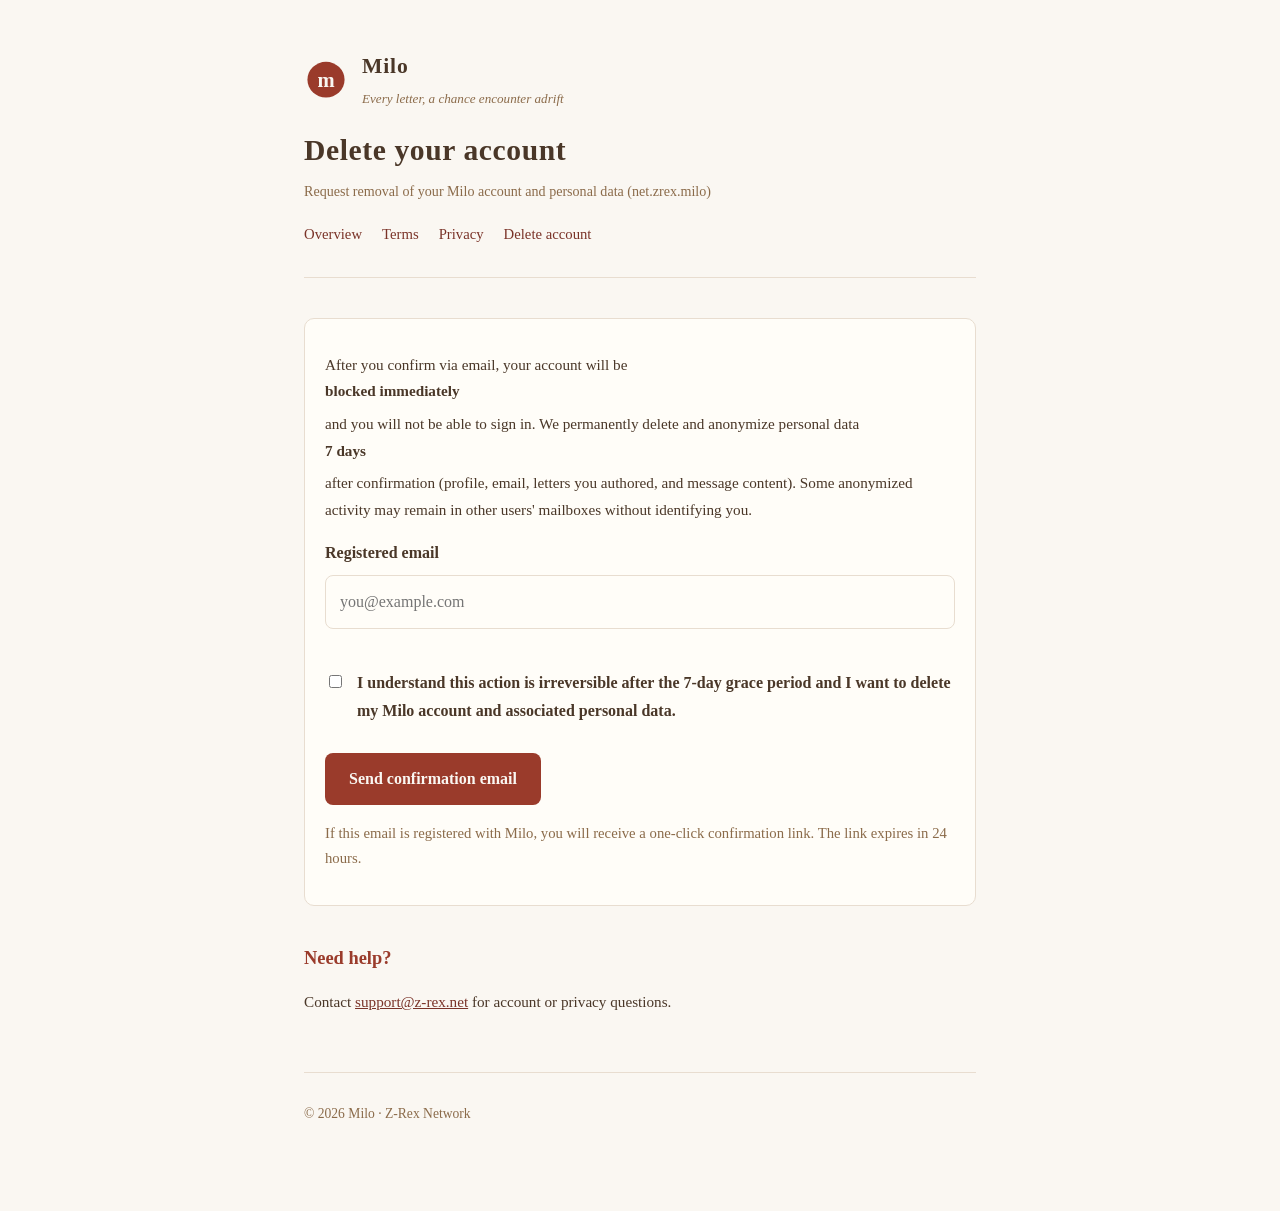
==== delete-account/index.html @ 4336e167 "add delete account" ====
<!DOCTYPE html>
<html lang="en">
<head>
  <meta charset="UTF-8">
  <meta name="viewport" content="width=device-width, initial-scale=1.0">
  <meta name="description" content="Request deletion of your Milo account and associated data">
  <title>Milo · Delete Account</title>
  <link rel="stylesheet" href="../styles.css">
  <style>
    .form-card label{display:block;margin-bottom:8px;font-weight:600;}
    .form-card input[type=email]{width:100%;padding:12px 14px;border:1px solid var(--border);border-radius:8px;font:inherit;background:var(--paper-elevated);color:var(--ink);margin-bottom:20px;}
    .agree-row{display:flex;gap:12px;align-items:flex-start;margin:20px 0;}
    .agree-row input{margin-top:6px;}
    .btn{display:inline-block;padding:12px 24px;background:var(--accent);color:#faf7f2;border:none;border-radius:8px;font:inherit;font-weight:600;cursor:pointer;}
    .btn:disabled{opacity:.5;cursor:not-allowed;}
    .notice{font-size:.92rem;color:var(--ink-muted);margin-top:16px;}
    .status{margin-top:20px;padding:14px 16px;border-radius:8px;display:none;}
    .status.ok{display:block;background:#eef5ee;color:#2d5a2d;border:1px solid #c8dcc8;}
    .status.err{display:block;background:#faf0ee;color:#7a3328;border:1px solid #e8cfc8;}
  </style>
</head>
<body>
  <div class="wrap">
    <header>
      <a class="brand" href="../">
        <svg class="brand-mark" viewBox="0 0 32 32" xmlns="http://www.w3.org/2000/svg" aria-hidden="true">
          <ellipse cx="16" cy="16.5" rx="13.5" ry="13" fill="#9a3b2b"/>
          <text x="16" y="21.5" text-anchor="middle" fill="#f9f7f2" font-family="Georgia, 'Times New Roman', serif" font-size="15" font-weight="600">m</text>
        </svg>
        <span>
          <span class="brand-name">Milo</span>
          <span class="brand-tagline">Every letter, a chance encounter adrift</span>
        </span>
      </a>
      <h1>Delete your account</h1>
      <p class="meta">Request removal of your Milo account and personal data (net.zrex.milo)</p>
      <nav class="legal-nav" aria-label="Legal navigation">
        <a href="../">Overview</a>
        <a href="../terms.html">Terms</a>
        <a href="../privacy.html">Privacy</a>
        <a href="./">Delete account</a>
      </nav>
    </header>

    <main>
      <div class="card form-card">
        <p>After you confirm via email, your account will be <strong>blocked immediately</strong> and you will not be able to sign in. We permanently delete and anonymize personal data <strong>7 days</strong> after confirmation (profile, email, letters you authored, and message content). Some anonymized activity may remain in other users' mailboxes without identifying you.</p>

        <form id="delete-form">
          <label for="email">Registered email</label>
          <input id="email" name="email" type="email" required autocomplete="email" placeholder="you@example.com">

          <div class="agree-row">
            <input id="agree" name="agree" type="checkbox" required>
            <label for="agree">I understand this action is irreversible after the 7-day grace period and I want to delete my Milo account and associated personal data.</label>
          </div>

          <button class="btn" type="submit" id="submit-btn">Send confirmation email</button>
        </form>

        <p class="notice">If this email is registered with Milo, you will receive a one-click confirmation link. The link expires in 24 hours.</p>
        <div id="status" class="status" role="status"></div>
      </div>

      <h2>Need help?</h2>
      <p>Contact <a href="mailto:support@z-rex.net">support@z-rex.net</a> for account or privacy questions.</p>
    </main>

    <footer>
      <p>© 2026 Milo · Z-Rex Network</p>
    </footer>
  </div>

  <script>
    const API_BASE = 'https://milo.z-rex.net/api/v1';
    const form = document.getElementById('delete-form');
    const statusEl = document.getElementById('status');
    const submitBtn = document.getElementById('submit-btn');

    function showStatus(msg, ok) {
      statusEl.textContent = msg;
      statusEl.className = 'status ' + (ok ? 'ok' : 'err');
    }

    form.addEventListener('submit', async (e) => {
      e.preventDefault();
      submitBtn.disabled = true;
      statusEl.className = 'status';
      try {
        const email = document.getElementById('email').value.trim();
        const agree = document.getElementById('agree').checked;
        const res = await fetch(API_BASE + '/account/deletion/request', {
          method: 'POST',
          headers: { 'Content-Type': 'application/json' },
          body: JSON.stringify({ email, agree, language: 'en' })
        });
        const data = await res.json().catch(() => ({}));
        if (!res.ok) {
          throw new Error(data.message || 'Request failed');
        }
        let msg = 'If this email is registered, a confirmation link has been sent. Please check your inbox.';
        if (data.data && data.data.debug_link) {
          msg += ' Debug link: ' + data.data.debug_link;
        }
        showStatus(msg, true);
      } catch (err) {
        showStatus(err.message || 'Something went wrong. Please try again later.', false);
      } finally {
        submitBtn.disabled = false;
      }
    });
  </script>
</body>
</html>
---- styles.css ----
:root {
  --paper: #faf7f2;
  --paper-elevated: #fffdf8;
  --ink: #4a3728;
  --ink-muted: #8b6b4a;
  --border: #e8ddd0;
  --accent: #9a3b2b;
  --link: #7a3328;
  --max-width: 720px;
}

*,
*::before,
*::after {
  box-sizing: border-box;
}

html {
  font-size: 16px;
  -webkit-text-size-adjust: 100%;
}

body {
  margin: 0;
  min-height: 100vh;
  font-family: Georgia, "Times New Roman", Times, serif;
  line-height: 1.75;
  color: var(--ink);
  background: var(--paper);
}

.wrap {
  max-width: var(--max-width);
  margin: 0 auto;
  padding: 48px 24px 80px;
}

header {
  margin-bottom: 40px;
  padding-bottom: 28px;
  border-bottom: 1px solid var(--border);
}

.brand {
  display: flex;
  align-items: center;
  gap: 14px;
  margin-bottom: 20px;
  text-decoration: none;
  color: inherit;
}

.brand-mark {
  width: 44px;
  height: 44px;
  flex-shrink: 0;
}

.brand-name {
  font-size: 1.35rem;
  font-weight: 600;
  letter-spacing: 0.04em;
}

.brand-tagline {
  display: block;
  font-size: 0.82rem;
  color: var(--ink-muted);
  font-style: italic;
  margin-top: 2px;
}

h1 {
  margin: 0 0 10px;
  font-size: 1.85rem;
  font-weight: 600;
  letter-spacing: 0.02em;
  line-height: 1.3;
}

.meta {
  margin: 0;
  font-size: 0.88rem;
  color: var(--ink-muted);
}

nav.legal-nav {
  display: flex;
  flex-wrap: wrap;
  gap: 12px 20px;
  margin-top: 18px;
  font-size: 0.92rem;
}

nav.legal-nav a {
  color: var(--link);
  text-decoration: none;
  border-bottom: 1px solid transparent;
}

nav.legal-nav a:hover,
nav.legal-nav a[aria-current="page"] {
  border-bottom-color: var(--link);
}

nav.legal-nav a[aria-current="page"] {
  font-weight: 600;
}

main h2 {
  margin: 36px 0 12px;
  font-size: 1.15rem;
  font-weight: 600;
  color: var(--accent);
}

main h3 {
  margin: 24px 0 8px;
  font-size: 1rem;
  font-weight: 600;
}

main p,
main li {
  font-size: 0.95rem;
}

main ul,
main ol {
  padding-left: 1.35em;
  margin: 0.6em 0 1em;
}

main li + li {
  margin-top: 0.35em;
}

a {
  color: var(--link);
}

.card {
  background: var(--paper-elevated);
  border: 1px solid var(--border);
  border-radius: 10px;
  padding: 18px 20px;
  margin: 1.2em 0;
}

.card strong {
  display: block;
  margin-bottom: 6px;
}

footer {
  margin-top: 56px;
  padding-top: 24px;
  border-top: 1px solid var(--border);
  font-size: 0.85rem;
  color: var(--ink-muted);
}

footer p {
  margin: 0.4em 0;
}

@media (max-width: 600px) {
  .wrap {
    padding: 32px 18px 64px;
  }

  h1 {
    font-size: 1.55rem;
  }
}

@media (prefers-color-scheme: dark) {
  :root {
    --paper: #1a1612;
    --paper-elevated: #221c18;
    --ink: #f0e8dc;
    --ink-muted: #a89888;
    --border: #3d342c;
    --accent: #d4846e;
    --link: #e8a090;
  }
}
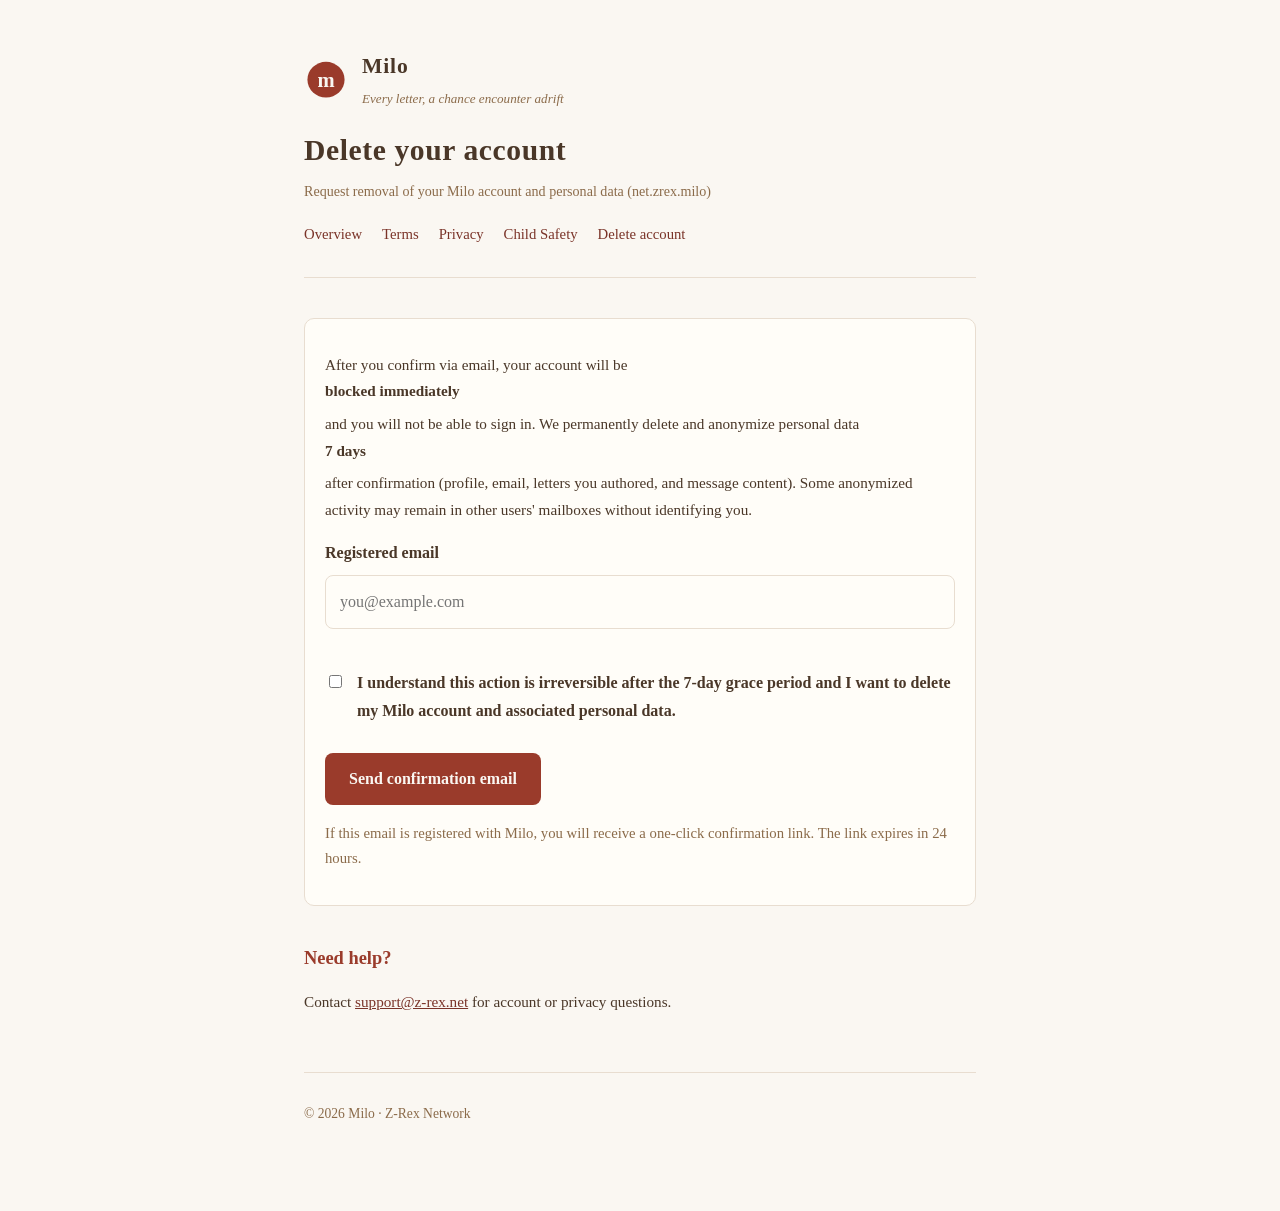
==== commit 99cef05d: "add child-safety" ====
--- a/delete-account/index.html
+++ b/delete-account/index.html
@@ -38,6 +38,7 @@
         <a href="../">Overview</a>
         <a href="../terms.html">Terms</a>
         <a href="../privacy.html">Privacy</a>
+        <a href="../child-safety.html">Child Safety</a>
         <a href="./">Delete account</a>
       </nav>
     </header>
--- a/styles.css
+++ b/styles.css
@@ -152,6 +152,54 @@
   margin-bottom: 6px;
 }
 
+.perm-table {
+  width: 100%;
+  border-collapse: collapse;
+  margin: 1.25em 0;
+  font-size: 0.92rem;
+}
+
+.perm-table th,
+.perm-table td {
+  border: 1px solid var(--border);
+  padding: 12px 14px;
+  text-align: left;
+  vertical-align: top;
+}
+
+.perm-table th {
+  background: var(--paper-elevated);
+  font-weight: 600;
+}
+
+.perm-table code {
+  font-size: 0.85em;
+  word-break: break-word;
+}
+
+@media (max-width: 600px) {
+  .perm-table {
+    font-size: 0.85rem;
+  }
+
+  .perm-table th,
+  .perm-table td {
+    display: block;
+    width: 100%;
+  }
+
+  .perm-table th {
+    border-bottom: none;
+    padding-bottom: 6px;
+  }
+
+  .perm-table td {
+    border-top: none;
+    padding-top: 0;
+    margin-bottom: 12px;
+  }
+}
+
 footer {
   margin-top: 56px;
   padding-top: 24px;
